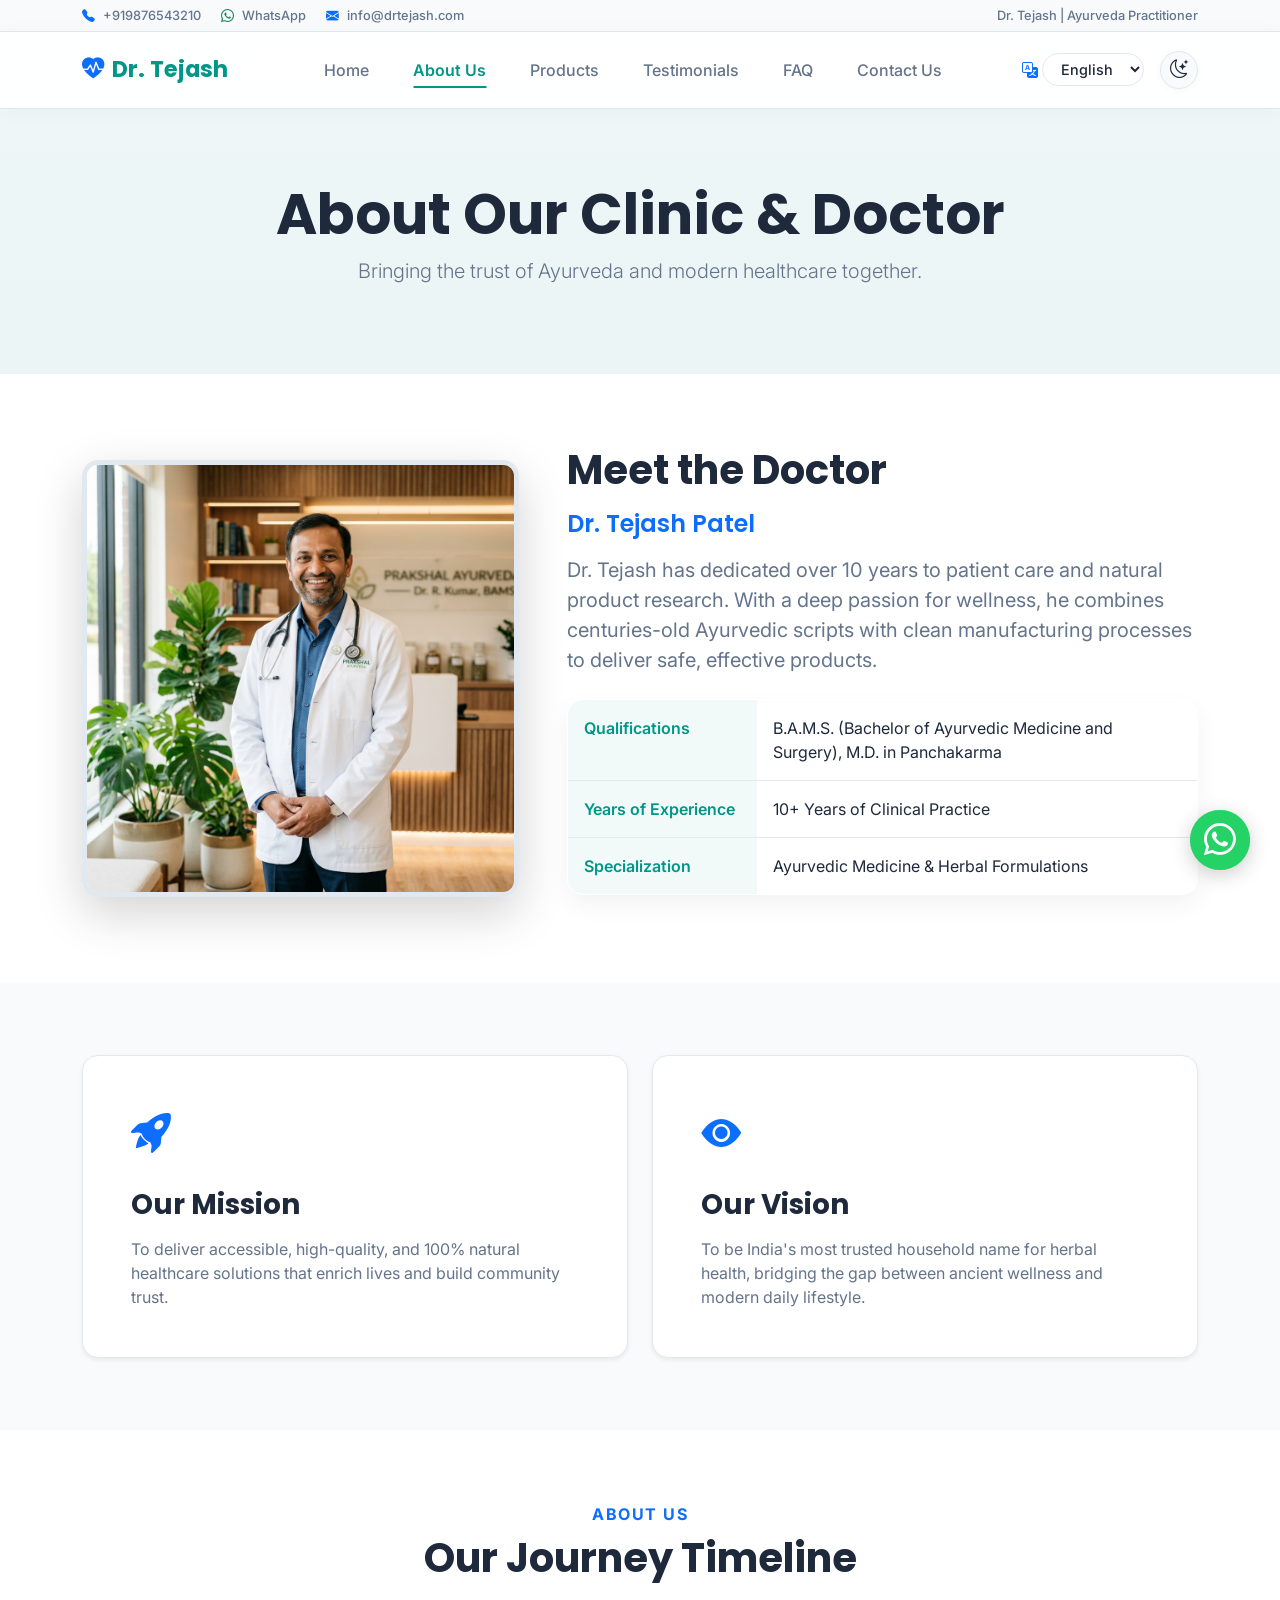
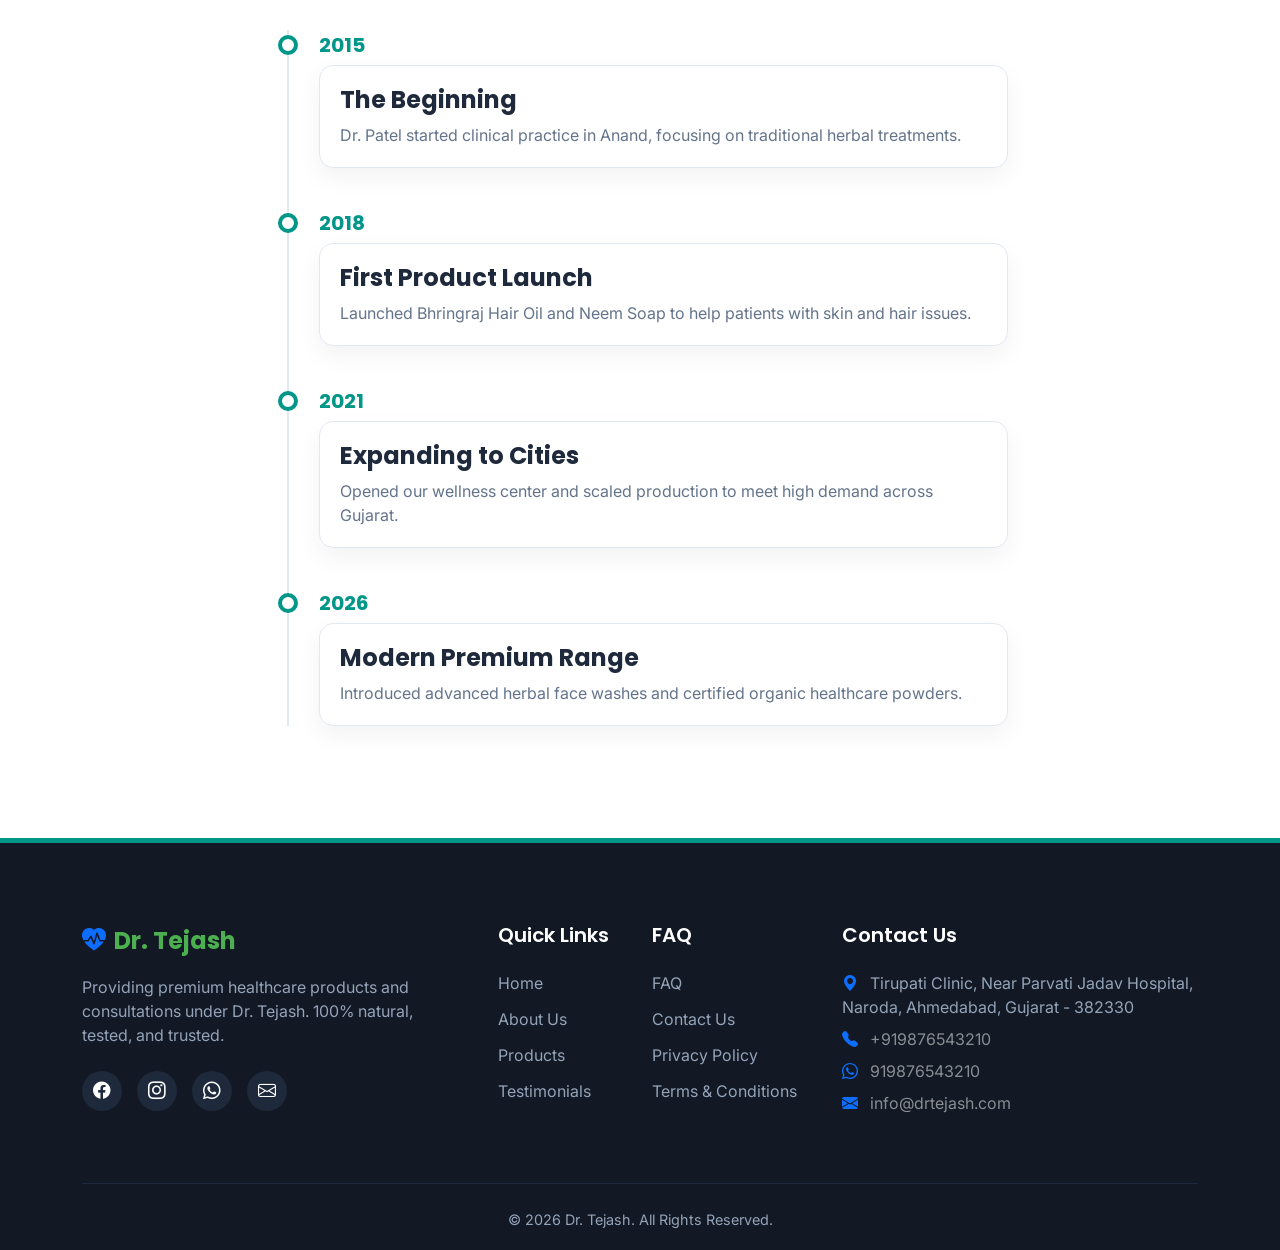
==== about.html @ c84bd863 "Commit for push" ====
<!DOCTYPE html>
<html lang="en">
<head>
  <meta charset="UTF-8">
  <meta name="viewport" content="width=device-width, initial-scale=1.0">
  
  <!-- SEO Meta Tags -->
  <title>About Us - Dr. Tejash</title>
  <meta name="description" content="Learn about Dr. Tejash, our clinic timeline, mission, vision, and how we formulate premium, organic Ayurvedic solutions.">
  
  <!-- Bootstrap 5 CSS -->
  <link href="https://cdn.jsdelivr.net/npm/bootstrap@5.3.2/dist/css/bootstrap.min.css" rel="stylesheet">
  <!-- Bootstrap Icons -->
  <link href="https://cdn.jsdelivr.net/npm/bootstrap-icons@1.11.2/font/bootstrap-icons.min.css" rel="stylesheet">
  <!-- AOS Animation CSS -->
  <link href="https://cdn.jsdelivr.net/npm/aos@2.3.4/dist/aos.css" rel="stylesheet">
  
  <!-- Custom CSS -->
  <link href="assets/css/style.css" rel="stylesheet">
</head>
<body data-page="about">

  <!-- Layout placeholders -->
  <div id="loader-placeholder"></div>
  <div id="top-header-placeholder"></div>
  <div id="navbar-placeholder"></div>

  <!-- ABOUT HERO SECTION -->
  <section class="py-5 bg-gradient text-center" style="background-color: rgba(0, 150, 136, 0.05);">
    <div class="container py-4">
      <h1 class="display-4 fw-bold" data-i18n="about_hero_title">About Our Clinic & Doctor</h1>
      <p class="lead text-light max-w-600 mx-auto" data-i18n="about_hero_subtitle">Bringing the trust of Ayurveda and modern healthcare together.</p>
    </div>
  </section>

  <!-- DOCTOR PROFILE SECTION -->
  <section class="py-5 bg-white">
    <div class="container py-4">
      <div class="row align-items-center g-5">
        <!-- Profile Image -->
        <div class="col-lg-5" data-aos="fade-right">
          <img src="assets/images/doctor.jpg" alt="Dr. Tejash" class="img-fluid rounded-4 shadow-lg border border-5 border-light">
        </div>
        
        <!-- Profile Bio and Credentials -->
        <div class="col-lg-7" data-aos="fade-left">
          <h2 class="display-6 fw-bold mb-3" data-i18n="doc_profile_title">Meet the Doctor</h2>
          <h4 class="text-primary mb-3">Dr. Tejash Patel</h4>
          <p class="text-light fs-5 mb-4" data-i18n="doc_bio">
            Dr. Tejash Patel has dedicated over 10 years to patient care and natural product research. With a deep passion for wellness, he combines centuries-old Ayurvedic scripts with clean manufacturing processes to deliver safe, effective products.
          </p>
          
          <table class="table detail-specs-table w-100 mt-3">
            <tbody>
              <tr>
                <th class="p-3" data-i18n="doc_qualification">Qualifications</th>
                <td class="p-3">B.A.M.S. (Bachelor of Ayurvedic Medicine and Surgery), M.D. in Panchakarma</td>
              </tr>
              <tr>
                <th class="p-3" data-i18n="doc_experience">Years of Experience</th>
                <td class="p-3">10+ Years of Clinical Practice</td>
              </tr>
              <tr>
                <th class="p-3" data-i18n="doc_specialty">Specialization</th>
                <td class="p-3" data-i18n="doc_specialty_val">Ayurvedic Medicine & Herbal Formulations</td>
              </tr>
            </tbody>
          </table>
        </div>
      </div>
    </div>
  </section>

  <!-- MISSION & VISION VALUES -->
  <section class="py-5 bg-light">
    <div class="container py-4">
      <div class="row g-4">
        <!-- Mission -->
        <div class="col-md-6" data-aos="fade-up">
          <div class="bg-white p-5 rounded-4 shadow-sm border border-light height-100 d-flex flex-column justify-content-center">
            <div class="fs-1 text-primary mb-4"><i class="bi bi-rocket-takeoff-fill"></i></div>
            <h3 class="fw-bold mb-3" data-i18n="mission_title">Our Mission</h3>
            <p class="text-light mb-0" data-i18n="mission_desc">To deliver accessible, high-quality, and 100% natural healthcare solutions that enrich lives and build community trust.</p>
          </div>
        </div>
        
        <!-- Vision -->
        <div class="col-md-6" data-aos="fade-up" data-aos-delay="200">
          <div class="bg-white p-5 rounded-4 shadow-sm border border-light height-100 d-flex flex-column justify-content-center">
            <div class="fs-1 text-primary mb-4"><i class="bi bi-eye-fill"></i></div>
            <h3 class="fw-bold mb-3" data-i18n="vision_title">Our Vision</h3>
            <p class="text-light mb-0" data-i18n="vision_desc">To be India's most trusted household name for herbal health, bridging the gap between ancient wellness and modern daily lifestyle.</p>
          </div>
        </div>
      </div>
    </div>
  </section>

  <!-- TIMELINE JOURNEY -->
  <section class="py-5 bg-white">
    <div class="container py-4">
      <div class="text-center mb-5" data-aos="fade-up">
        <span class="text-primary fw-bold text-uppercase mb-2 d-inline-block" style="letter-spacing: 1.5px;" data-i18n="nav_about">Our Story</span>
        <h2 class="display-6 fw-bold" data-i18n="timeline_title">Our Journey Timeline</h2>
      </div>
      
      <div class="row justify-content-center">
        <div class="col-lg-8">
          <div class="timeline">
            <!-- Timeline Item 1 -->
            <div class="timeline-item" data-aos="fade-up">
              <div class="timeline-year">2015</div>
              <div class="timeline-card">
                <h4 class="fw-bold mb-2" data-i18n="timeline_2015_title">The Beginning</h4>
                <p class="text-light mb-0" data-i18n="timeline_2015_desc">Dr. Patel started clinical practice in Anand, focusing on traditional herbal treatments.</p>
              </div>
            </div>
            
            <!-- Timeline Item 2 -->
            <div class="timeline-item" data-aos="fade-up">
              <div class="timeline-year">2018</div>
              <div class="timeline-card">
                <h4 class="fw-bold mb-2" data-i18n="timeline_2018_title">First Product Launch</h4>
                <p class="text-light mb-0" data-i18n="timeline_2018_desc">Launched Bhringraj Hair Oil and Neem Soap to help patients with skin and hair issues.</p>
              </div>
            </div>
            
            <!-- Timeline Item 3 -->
            <div class="timeline-item" data-aos="fade-up">
              <div class="timeline-year">2021</div>
              <div class="timeline-card">
                <h4 class="fw-bold mb-2" data-i18n="timeline_2021_title">Expanding to Cities</h4>
                <p class="text-light mb-0" data-i18n="timeline_2021_desc">Opened our wellness center and scaled production to meet high demand across Gujarat.</p>
              </div>
            </div>
            
            <!-- Timeline Item 4 -->
            <div class="timeline-item" data-aos="fade-up">
              <div class="timeline-year">2026</div>
              <div class="timeline-card">
                <h4 class="fw-bold mb-2" data-i18n="timeline_2026_title">Modern Premium Range</h4>
                <p class="text-light mb-0" data-i18n="timeline_2026_desc">Introduced advanced herbal face washes and certified organic healthcare powders.</p>
              </div>
            </div>
          </div>
        </div>
      </div>
    </div>
  </section>

  <!-- Layout placeholders -->
  <div id="footer-placeholder"></div>
  <div id="floats-placeholder"></div>

  <!-- Bootstrap 5 Bundle JS -->
  <script src="https://cdn.jsdelivr.net/npm/bootstrap@5.3.2/dist/js/bootstrap.bundle.min.js"></script>
  <!-- AOS Scroll Animation JS -->
  <script src="https://cdn.jsdelivr.net/npm/aos@2.3.4/dist/aos.js"></script>
  
  <!-- Custom scripts -->
  <script src="assets/js/config.js"></script>
  <script src="assets/js/translations.js"></script>
  <script src="assets/js/products.js"></script>
  <script src="assets/js/main.js"></script>
</body>
</html>
---- assets/css/style.css ----
/* ==========================================================================
   GOOGLE FONTS
   ========================================================================== */
@import url('https://fonts.googleapis.com/css2?family=Inter:wght@400;500;600&family=Poppins:wght@600;700&display=swap');

/* ==========================================================================
   CSS VARIABLE DECLARATIONS
   ========================================================================== */
:root {
  /* Color System */
  --primary: #009688;         /* Medical Teal */
  --secondary: #4CAF50;       /* Health Green */
  --accent: #0D6EFD;          /* Trust Blue */
  --success: #22C55E;
  --warning: #F59E0B;
  
  /* Light Theme Colors (Default) */
  --bg-light: #F8FAFC;
  --bg-white: #FFFFFF;
  --text-dark: #1E293B;
  --text-light: #64748B;
  --border-color: #E2E8F0;

  /* Custom Navbar / Header variables */
  --top-header-bg: #F8FAFC;
  --top-header-text: #64748B;
  --navbar-bg: rgba(255, 255, 255, 0.85);
  --navbar-scrolled-bg: rgba(255, 255, 255, 0.95);
  --navbar-shadow: 0 2px 20px rgba(0, 0, 0, 0.03);
  --navbar-scrolled-shadow: 0 10px 30px rgba(0, 0, 0, 0.05);
  
  /* Shadows and Transitions */
  --card-shadow: 0 10px 25px rgba(0, 0, 0, 0.05);
  --hover-shadow: 0 15px 35px rgba(0, 150, 136, 0.12);
  --transition-smooth: all 0.3s cubic-bezier(0.4, 0, 0.2, 1);
  
  /* Typography */
  --font-heading: 'Poppins', sans-serif;
  --font-body: 'Inter', sans-serif;
}

/* ==========================================================================
   DARK THEME OVERRIDES
   ========================================================================== */
[data-theme="dark"] {
  --bg-light: #0B0F19;
  --bg-white: #161D2F;
  --text-dark: #F1F5F9;
  --text-light: #94A3B8;
  --border-color: #2D3748;
  --card-shadow: 0 10px 25px rgba(0, 0, 0, 0.25);
  --hover-shadow: 0 15px 35px rgba(0, 150, 136, 0.25);

  /* Dark mode overrides for navbar / header */
  --top-header-bg: #0B0F19;
  --top-header-text: #94A3B8;
  --navbar-bg: rgba(22, 29, 47, 0.82);
  --navbar-scrolled-bg: rgba(22, 29, 47, 0.95);
  --navbar-shadow: 0 4px 30px rgba(0, 0, 0, 0.15);
  --navbar-scrolled-shadow: 0 10px 30px rgba(0, 0, 0, 0.25);
}

/* ==========================================================================
   GLOBAL RESET AND BASE STYLES
   ========================================================================== */
html {
  margin: 0;
  padding: 0;
}

body {
  max-width: 100%;
  overflow-x: hidden;
  margin: 0;
  padding: 0;
}

body {
  font-family: var(--font-body);
  background-color: var(--bg-light);
  color: var(--text-dark);
  transition: background-color 0.3s ease, color 0.3s ease;
}

section, footer {
  overflow-x: hidden;
}

h1, h2, h3, h4, h5, h6 {
  font-family: var(--font-heading);
  font-weight: 600;
  color: var(--text-dark);
}

a {
  text-decoration: none;
  transition: var(--transition-smooth);
}

/* ==========================================================================
   TOP HEADER & STICKY NAVBAR
   ========================================================================== */
.top-header {
  background-color: var(--top-header-bg);
  color: var(--top-header-text);
  font-size: 0.8rem;
  padding: 6px 0;
  border-bottom: 1px solid var(--border-color);
  transition: var(--transition-smooth);
}

.top-header a {
  color: var(--top-header-text);
  margin-right: 20px;
  font-weight: 500;
  transition: var(--transition-smooth);
}

.top-header a:hover {
  color: var(--primary);
  text-decoration: none;
}

.top-header-info {
  color: var(--top-header-text);
  font-size: 0.8rem;
}

#navbar-placeholder {
  position: sticky;
  top: 0;
  z-index: 1020;
}

.main-navbar {
  background-color: transparent;
  box-shadow: var(--navbar-shadow);
  transition: var(--transition-smooth);
  padding: 16px 0;
  border-bottom: 1px solid var(--border-color);
  position: relative;
}

.main-navbar.navbar-scrolled {
  padding: 10px 0;
  box-shadow: var(--navbar-scrolled-shadow);
}

.navbar-bg-blur {
  position: absolute;
  top: 0;
  left: 0;
  right: 0;
  bottom: 0;
  background-color: var(--navbar-bg);
  backdrop-filter: blur(12px);
  -webkit-backdrop-filter: blur(12px);
  z-index: -1;
  pointer-events: none;
  transition: var(--transition-smooth);
}

.main-navbar.navbar-scrolled .navbar-bg-blur {
  background-color: var(--navbar-scrolled-bg);
}

.navbar-brand {
  font-family: var(--font-heading);
  font-weight: 700;
  color: var(--primary) !important;
  font-size: 1.4rem;
  transition: var(--transition-smooth);
}

@media (max-width: 575.98px) {
  .navbar-brand {
    font-size: 1.15rem;
  }
}

/* Nav links for desktop view */
@media (min-width: 992px) {
  .nav-link {
    position: relative;
    color: var(--text-light) !important;
    font-weight: 500;
    padding: 8px 16px !important;
    margin: 0 4px;
    background-color: transparent !important;
    transition: var(--transition-smooth);
  }

  .nav-link::after {
    content: '';
    position: absolute;
    width: 0;
    height: 2px;
    bottom: 2px;
    left: 50%;
    background-color: var(--primary);
    transition: all 0.3s cubic-bezier(0.4, 0, 0.2, 1);
    transform: translateX(-50%);
  }

  .nav-link:hover {
    color: var(--primary) !important;
  }

  .nav-link:hover::after, .nav-link.active::after {
    width: calc(100% - 32px); /* matches width minus padding */
  }

  .nav-link.active {
    color: var(--primary) !important;
    font-weight: 600;
  }
}

/* Nav links for mobile view */
@media (max-width: 991.98px) {
  .nav-link {
    display: block;
    color: var(--text-dark) !important;
    font-weight: 500;
    padding: 12px 20px !important;
    border-radius: 10px;
    text-align: left;
    margin-bottom: 4px;
    border-left: 3px solid transparent;
    transition: var(--transition-smooth);
  }

  .nav-link:hover, .nav-link.active {
    color: var(--primary) !important;
    background-color: rgba(0, 150, 136, 0.05) !important;
    border-left-color: var(--primary);
  }
  
  .offcanvas.offcanvas-end {
    width: 290px !important;
    border-left: 1px solid var(--border-color) !important;
    border-radius: 20px 0 0 20px;
    box-shadow: -5px 0 25px rgba(0, 0, 0, 0.08) !important;
  }
  
  [data-theme="dark"] .offcanvas.offcanvas-end {
    box-shadow: -5px 0 25px rgba(0, 0, 0, 0.4) !important;
  }
}

/* ==========================================================================
   THEME TOGGLER & LANGUAGE SWITCHER
   ========================================================================== */
.theme-toggle-btn {
  background: var(--bg-light);
  border: 1px solid var(--border-color);
  color: var(--text-dark);
  font-size: 1.15rem;
  width: 38px;
  height: 38px;
  cursor: pointer;
  border-radius: 50%;
  display: flex;
  align-items: center;
  justify-content: center;
  transition: var(--transition-smooth);
  box-shadow: 0 2px 8px rgba(0, 0, 0, 0.03);
}

.theme-toggle-btn:hover {
  background-color: var(--primary);
  color: white;
  border-color: var(--primary);
  transform: rotate(15deg) scale(1.05);
}

.lang-select {
  border: 1px solid var(--border-color);
  background-color: var(--bg-light);
  color: var(--text-dark);
  font-weight: 500;
  font-size: 0.9rem;
  padding: 6px 14px;
  border-radius: 20px;
  cursor: pointer;
  outline: none;
  transition: var(--transition-smooth);
}

.lang-select:focus {
  border-color: var(--primary);
}

.lang-select:focus {
  border-color: var(--primary);
}

/* ==========================================================================
   HERO SECTION
   ========================================================================== */
.hero-section {
  position: relative;
  overflow: hidden;
  background: linear-gradient(135deg, rgba(0, 150, 136, 0.06) 0%, rgba(76, 175, 80, 0.06) 100%);
  padding: 100px 0 120px 0;
  transition: background 0.3s ease;
}

[data-theme="dark"] .hero-section {
  background: linear-gradient(135deg, rgba(0, 150, 136, 0.15) 0%, rgba(22, 29, 47, 0.9) 100%);
}

.medical-shapes {
  position: absolute;
  top: 0;
  left: 0;
  width: 100%;
  height: 100%;
  z-index: 1;
  pointer-events: none;
}

.shape {
  position: absolute;
  color: var(--primary);
  opacity: 0.12;
  animation: floatShape 6s infinite ease-in-out;
}

.shape-1 { top: 15%; left: 8%; font-size: 2.2rem; animation-delay: 0s; }
.shape-2 { top: 65%; left: 12%; font-size: 2.8rem; animation-delay: 1.5s; }
.shape-3 { top: 25%; right: 8%; font-size: 2.5rem; animation-delay: 3s; }
.shape-4 { top: 75%; right: 15%; font-size: 1.8rem; animation-delay: 4.5s; }

@keyframes floatShape {
  0%, 100% { transform: translateY(0) rotate(0deg) scale(1); }
  50% { transform: translateY(-20px) rotate(15deg) scale(1.1); }
}

.hero-content {
  position: relative;
  z-index: 2;
}

.hero-subtitle {
  color: var(--secondary);
  font-weight: 600;
  text-transform: uppercase;
  letter-spacing: 1px;
}

.hero-title {
  font-size: 3.2rem;
  font-weight: 700;
  margin-top: 10px;
  line-height: 1.2;
}

.hero-desc {
  font-size: 1.15rem;
  color: var(--text-light);
  margin: 20px 0 35px 0;
}

.hero-img-wrapper {
  position: relative;
  z-index: 2;
  display: flex;
  justify-content: center;
  align-items: center;
}

.hero-img-blob {
  position: absolute;
  width: 100%;
  height: 100%;
  background: radial-gradient(circle, rgba(0, 150, 136, 0.2) 0%, rgba(76, 175, 80, 0.02) 70%);
  z-index: -1;
  filter: blur(20px);
  animation: pulseBlob 8s infinite alternate ease-in-out;
}

@keyframes pulseBlob {
  0% { transform: scale(0.9) rotate(0deg); border-radius: 40% 60% 70% 30% / 40% 50% 60% 50%; }
  100% { transform: scale(1.1) rotate(180deg); border-radius: 60% 40% 30% 70% / 50% 60% 50% 60%; }
}

.hero-img {
  max-width: 85%;
  border-radius: 24px;
  box-shadow: 0 20px 40px rgba(0,0,0,0.1);
  border: 4px solid var(--bg-white);
  transition: transform 0.5s ease;
}

.hero-img:hover {
  transform: translateY(-5px);
}

/* ==========================================================================
   BUTTONS AND GRADIENTS
   ========================================================================== */
.btn-primary-custom {
  background-color: var(--primary);
  color: white;
  font-weight: 600;
  padding: 12px 28px;
  border-radius: 30px;
  border: none;
  box-shadow: 0 4px 15px rgba(0, 150, 136, 0.3);
  transition: var(--transition-smooth);
}

.btn-primary-custom:hover {
  background-color: #007a6e;
  color: white;
  transform: translateY(-2px);
  box-shadow: 0 6px 20px rgba(0, 150, 136, 0.4);
}

.btn-secondary-custom {
  background-color: var(--bg-white);
  color: var(--text-dark);
  font-weight: 600;
  padding: 12px 28px;
  border-radius: 30px;
  border: 1px solid var(--border-color);
  transition: var(--transition-smooth);
}

.btn-secondary-custom:hover {
  background-color: var(--bg-light);
  color: var(--primary);
  border-color: var(--primary);
  transform: translateY(-2px);
}

.btn-whatsapp-custom {
  background-color: #25D366;
  color: white;
  font-weight: 600;
  padding: 12px 28px;
  border-radius: 30px;
  border: none;
  box-shadow: 0 4px 15px rgba(37, 211, 102, 0.3);
  transition: var(--transition-smooth);
}

.btn-whatsapp-custom:hover {
  background-color: #20ba5a;
  color: white;
  transform: translateY(-2px);
  box-shadow: 0 6px 20px rgba(37, 211, 102, 0.4);
}

.gradient-text {
  background: linear-gradient(135deg, var(--primary) 0%, var(--secondary) 100%);
  -webkit-background-clip: text;
  -webkit-text-fill-color: transparent;
}

/* ==========================================================================
   CARDS AND ELEVATED STRUCTURES
   ========================================================================== */
.feature-card {
  background-color: var(--bg-white);
  border: 1px solid var(--border-color);
  padding: 35px 25px;
  border-radius: 20px;
  box-shadow: var(--card-shadow);
  transition: var(--transition-smooth);
  height: 100%;
}

.feature-card:hover {
  transform: translateY(-8px);
  box-shadow: var(--hover-shadow);
  border-color: rgba(0, 150, 136, 0.3);
}

.feature-icon-box {
  width: 60px;
  height: 60px;
  background-color: rgba(0, 150, 136, 0.1);
  color: var(--primary);
  border-radius: 14px;
  display: flex;
  align-items: center;
  justify-content: center;
  font-size: 1.8rem;
  margin-bottom: 20px;
}

.product-card {
  background-color: var(--bg-white);
  border: 1px solid var(--border-color);
  border-radius: 20px;
  overflow: hidden;
  box-shadow: var(--card-shadow);
  transition: var(--transition-smooth);
  display: flex;
  flex-direction: column;
  height: 100%;
  position: relative;
}

.product-card:hover {
  transform: translateY(-8px);
  box-shadow: var(--hover-shadow);
  border-color: rgba(0, 150, 136, 0.2);
}

.product-img-container {
  height: 240px;
  background-color: #F8FAFC;
  display: flex;
  align-items: center;
  justify-content: center;
  overflow: hidden;
  padding: 15px;
  position: relative;
}

[data-theme="dark"] .product-img-container {
  background-color: #1A2236;
}

.product-img-container img {
  max-height: 100%;
  max-width: 100%;
  object-fit: contain;
  transition: transform 0.5s ease;
}

.product-card:hover .product-img-container img {
  transform: scale(1.08);
}

.badge-new, .badge-popular {
  position: absolute;
  top: 15px;
  left: 15px;
  padding: 6px 12px;
  border-radius: 20px;
  font-weight: 600;
  font-size: 0.75rem;
  z-index: 5;
  box-shadow: 0 4px 10px rgba(0,0,0,0.1);
}

.badge-new { background-color: var(--accent); color: white; }
.badge-popular { background-color: var(--warning); color: white; }

.product-body {
  padding: 20px;
  display: flex;
  flex-direction: column;
  flex-grow: 1;
}

.product-cat {
  font-size: 0.75rem;
  color: var(--primary);
  font-weight: 600;
  text-transform: uppercase;
  margin-bottom: 5px;
  letter-spacing: 0.5px;
}

.product-title {
  font-size: 1.15rem;
  font-weight: 600;
  margin-bottom: 10px;
  color: var(--text-dark);
}

.product-desc {
  font-size: 0.88rem;
  color: var(--text-light);
  margin-bottom: 15px;
  flex-grow: 1;
  display: -webkit-box;
  -webkit-line-clamp: 2;
  -webkit-box-orient: vertical;
  overflow: hidden;
}

.product-price-row {
  display: flex;
  justify-content: space-between;
  align-items: center;
  margin-bottom: 15px;
  border-top: 1px solid var(--border-color);
  padding-top: 12px;
}

.product-price {
  font-size: 1.3rem;
  font-weight: 700;
  color: var(--primary);
}

.product-rating {
  font-size: 0.9rem;
  color: var(--warning);
}

.product-action-row {
  display: grid;
  grid-template-columns: 1fr 1.2fr;
  gap: 10px;
}

.btn-details {
  border: 1px solid var(--primary);
  color: var(--primary);
  font-weight: 600;
  border-radius: 8px;
  padding: 8px 12px;
  font-size: 0.88rem;
}

.btn-details:hover {
  background-color: var(--primary);
  color: white;
}

.btn-order-card {
  background-color: #25D366;
  color: white;
  border: none;
  font-weight: 600;
  border-radius: 8px;
  padding: 8px 12px;
  font-size: 0.88rem;
  display: flex;
  align-items: center;
  justify-content: center;
  gap: 5px;
}

.btn-order-card:hover {
  background-color: #20ba5a;
  color: white;
}

/* ==========================================================================
   STATISTICS COUNTERS
   ========================================================================== */
.stats-section {
  background-color: var(--primary);
  color: white;
  padding: 60px 0;
  position: relative;
  overflow: hidden;
}

.stats-card {
  text-align: center;
  padding: 20px;
}

.stats-number {
  font-size: 3rem;
  font-weight: 700;
  margin-bottom: 5px;
  font-family: var(--font-heading);
}

.stats-label {
  font-size: 1rem;
  opacity: 0.9;
  font-weight: 500;
}

/* ==========================================================================
   TESTIMONIALS & BEFORE/AFTER
   ========================================================================== */
.review-card {
  background-color: var(--bg-white);
  border: 1px solid var(--border-color);
  border-radius: 20px;
  padding: 30px;
  box-shadow: var(--card-shadow);
  height: 100%;
  position: relative;
}

.review-stars {
  color: var(--warning);
  margin-bottom: 15px;
}

.review-text {
  font-style: italic;
  color: var(--text-light);
  line-height: 1.6;
  margin-bottom: 20px;
}

.review-user {
  display: flex;
  align-items: center;
  gap: 15px;
}

.review-avatar {
  width: 50px;
  height: 50px;
  border-radius: 50%;
  background-color: var(--bg-light);
  display: flex;
  align-items: center;
  justify-content: center;
  font-weight: 600;
  color: var(--primary);
  border: 2px solid var(--primary);
}

.review-name {
  font-weight: 600;
  color: var(--text-dark);
  margin-bottom: 2px;
}

.review-location {
  font-size: 0.8rem;
  color: var(--text-light);
}

/* Video Placeholder Card */
.video-card {
  position: relative;
  border-radius: 20px;
  overflow: hidden;
  box-shadow: var(--card-shadow);
  aspect-ratio: 16/9;
}

.video-thumb {
  width: 100%;
  height: 100%;
  object-fit: cover;
  filter: brightness(0.7);
  transition: var(--transition-smooth);
}

.video-card:hover .video-thumb {
  transform: scale(1.05);
}

.video-play-btn {
  position: absolute;
  top: 50%;
  left: 50%;
  transform: translate(-50%, -50%);
  width: 70px;
  height: 70px;
  background-color: white;
  color: var(--primary);
  border-radius: 50%;
  display: flex;
  align-items: center;
  justify-content: center;
  font-size: 2rem;
  box-shadow: 0 4px 20px rgba(0,0,0,0.3);
  cursor: pointer;
  transition: var(--transition-smooth);
}

.video-play-btn i {
  margin-left: 5px;
}

.video-card:hover .video-play-btn {
  background-color: var(--primary);
  color: white;
  transform: translate(-50%, -50%) scale(1.1);
}

/* Before / After Container */
.ba-container {
  display: flex;
  border-radius: 16px;
  overflow: hidden;
  box-shadow: var(--card-shadow);
  border: 1px solid var(--border-color);
}

.ba-side {
  width: 50%;
  position: relative;
  aspect-ratio: 4/5;
  background-color: var(--bg-light);
}

.ba-side img {
  width: 100%;
  height: 100%;
  object-fit: cover;
}

.ba-badge {
  position: absolute;
  bottom: 15px;
  left: 15px;
  background-color: rgba(0,0,0,0.7);
  color: white;
  padding: 5px 12px;
  font-size: 0.8rem;
  font-weight: 600;
  border-radius: 20px;
}

.ba-side:last-child .ba-badge {
  background-color: var(--primary);
}

/* ==========================================================================
   ABOUT TIMELINE
   ========================================================================== */
.timeline {
  position: relative;
  padding-left: 30px;
  margin-left: 15px;
  border-left: 2px solid var(--border-color);
}

.timeline-item {
  position: relative;
  margin-bottom: 40px;
}

.timeline-item::before {
  content: '';
  position: absolute;
  left: -41px;
  top: 5px;
  width: 20px;
  height: 20px;
  border-radius: 50%;
  background-color: var(--bg-white);
  border: 4px solid var(--primary);
  z-index: 2;
}

.timeline-year {
  font-family: var(--font-heading);
  font-weight: 700;
  color: var(--primary);
  font-size: 1.25rem;
  margin-bottom: 5px;
}

.timeline-card {
  background-color: var(--bg-white);
  border: 1px solid var(--border-color);
  padding: 20px;
  border-radius: 14px;
  box-shadow: var(--card-shadow);
}

/* ==========================================================================
   PRODUCTS CATALOG FILTERS
   ========================================================================== */
.catalog-tabs {
  display: flex;
  flex-wrap: wrap;
  gap: 10px;
  margin-bottom: 30px;
}

.catalog-tab {
  background-color: var(--bg-white);
  border: 1px solid var(--border-color);
  color: var(--text-dark);
  padding: 10px 20px;
  border-radius: 30px;
  font-weight: 500;
  cursor: pointer;
  transition: var(--transition-smooth);
}

.catalog-tab:hover, .catalog-tab.active {
  background-color: var(--primary);
  color: white;
  border-color: var(--primary);
}

.filter-bar {
  background-color: var(--bg-white);
  border: 1px solid var(--border-color);
  border-radius: 16px;
  padding: 20px;
  margin-bottom: 35px;
  box-shadow: var(--card-shadow);
}

.search-box {
  position: relative;
}

.search-box input {
  padding-left: 45px;
  height: 48px;
  border-radius: 10px;
}

.search-box i {
  position: absolute;
  top: 50%;
  left: 15px;
  transform: translateY(-50%);
  color: var(--text-light);
  font-size: 1.1rem;
}

/* Pagination */
.pagination-container {
  display: flex;
  justify-content: center;
  margin-top: 40px;
}

.pagination-btn {
  width: 40px;
  height: 40px;
  border-radius: 50%;
  display: flex;
  align-items: center;
  justify-content: center;
  border: 1px solid var(--border-color);
  background-color: var(--bg-white);
  color: var(--text-dark);
  font-weight: 500;
  margin: 0 5px;
  cursor: pointer;
  transition: var(--transition-smooth);
}

.pagination-btn:hover, .pagination-btn.active {
  background-color: var(--primary);
  color: white;
  border-color: var(--primary);
}

/* ==========================================================================
   PRODUCT DETAIL GALLERY AND SPECS
   ========================================================================== */
.detail-gallery {
  background-color: var(--bg-white);
  border: 1px solid var(--border-color);
  border-radius: 20px;
  padding: 30px;
  box-shadow: var(--card-shadow);
  display: flex;
  flex-direction: column;
  align-items: center;
}

.gallery-main {
  height: 350px;
  width: 100%;
  display: flex;
  align-items: center;
  justify-content: center;
  margin-bottom: 20px;
}

.gallery-main img {
  max-height: 100%;
  max-width: 100%;
  object-fit: contain;
}

.gallery-thumbs {
  display: flex;
  gap: 15px;
}

.gallery-thumb-item {
  width: 70px;
  height: 70px;
  border: 2px solid var(--border-color);
  border-radius: 10px;
  padding: 5px;
  cursor: pointer;
  display: flex;
  align-items: center;
  justify-content: center;
  background-color: var(--bg-light);
}

.gallery-thumb-item.active {
  border-color: var(--primary);
}

.gallery-thumb-item img {
  max-height: 100%;
  max-width: 100%;
  object-fit: contain;
}

.detail-info {
  padding: 10px 0;
}

.detail-badge-row {
  display: flex;
  gap: 10px;
  margin-bottom: 15px;
}

.detail-specs-table {
  background-color: var(--bg-white);
  border: 1px solid var(--border-color);
  border-radius: 16px;
  overflow: hidden;
  box-shadow: var(--card-shadow);
  margin-top: 30px;
}

.detail-specs-table th {
  background-color: rgba(0, 150, 136, 0.05);
  color: var(--primary);
  width: 30%;
  font-weight: 600;
}

.detail-accordion {
  margin-top: 35px;
}

.detail-accordion .accordion-item {
  border-radius: 14px !important;
  border: 1px solid var(--border-color);
  overflow: hidden;
  margin-bottom: 15px;
  background-color: var(--bg-white);
}

.detail-accordion .accordion-button {
  background-color: var(--bg-white);
  color: var(--text-dark);
  font-weight: 600;
  font-family: var(--font-heading);
}

.detail-accordion .accordion-button:not(.collapsed) {
  background-color: rgba(0, 150, 136, 0.05);
  color: var(--primary);
  box-shadow: none;
}

/* ==========================================================================
   CONTACT DETAILS & MAP
   ========================================================================== */
.contact-info-card {
  background-color: var(--bg-white);
  border: 1px solid var(--border-color);
  border-radius: 20px;
  padding: 30px;
  box-shadow: var(--card-shadow);
  display: flex;
  align-items: flex-start;
  gap: 20px;
  height: 100%;
}

.contact-info-icon {
  width: 50px;
  height: 50px;
  background-color: rgba(0, 150, 136, 0.1);
  color: var(--primary);
  border-radius: 12px;
  display: flex;
  align-items: center;
  justify-content: center;
  font-size: 1.5rem;
  flex-shrink: 0;
}

.map-container {
  border-radius: 20px;
  overflow: hidden;
  border: 4px solid var(--bg-white);
  box-shadow: var(--card-shadow);
  height: 400px;
}

.map-container iframe {
  width: 100%;
  height: 100%;
  border: none;
}

/* ==========================================================================
   FOOTER SECTION
   ========================================================================== */
.footer {
  background-color: #121824;
  color: #94A3B8;
  padding: 80px 0 20px 0;
  border-top: 5px solid var(--primary);
}

.footer h5 {
  color: white;
  margin-bottom: 25px;
}

.footer-logo {
  color: white;
  font-size: 1.5rem;
  font-family: var(--font-heading);
  font-weight: 700;
}

.footer-logo span {
  color: var(--secondary);
}

.footer-links {
  list-style: none;
  padding: 0;
}

.footer-links li {
  margin-bottom: 12px;
}

.footer-links a {
  color: #94A3B8;
}

.footer-links a:hover {
  color: var(--primary);
  padding-left: 5px;
}

.footer-social-icons {
  display: flex;
  gap: 15px;
  margin-top: 20px;
}

.footer-social-icon {
  width: 40px;
  height: 40px;
  background-color: #1E293B;
  color: white;
  border-radius: 50%;
  display: flex;
  align-items: center;
  justify-content: center;
  font-size: 1.1rem;
  transition: var(--transition-smooth);
}

.footer-social-icon:hover {
  background-color: var(--primary);
  color: white;
  transform: translateY(-3px);
}

.footer-bottom {
  border-top: 1px solid #1E293B;
  padding-top: 25px;
  margin-top: 60px;
  font-size: 0.9rem;
}

/* ==========================================================================
   FLOATING INTERACTIVE TRIGGERS
   ========================================================================== */
.whatsapp-float {
  position: fixed;
  bottom: 30px;
  right: 30px;
  background-color: #25D366;
  color: white;
  width: 60px;
  height: 60px;
  border-radius: 50%;
  display: flex;
  justify-content: center;
  align-items: center;
  font-size: 2rem;
  box-shadow: 0 5px 20px rgba(0, 0, 0, 0.2);
  z-index: 999;
  transition: var(--transition-smooth);
}

.whatsapp-float::before {
  content: '';
  position: absolute;
  width: 100%;
  height: 100%;
  border-radius: 50%;
  background-color: #25D366;
  opacity: 0.6;
  z-index: -1;
  animation: pulseFloat 2s infinite;
}

@keyframes pulseFloat {
  0% { transform: scale(1); opacity: 0.6; }
  100% { transform: scale(1.4); opacity: 0; }
}

.whatsapp-float:hover {
  transform: scale(1.1);
  color: white;
}

.back-to-top {
  position: fixed;
  bottom: 105px;
  right: 35px;
  background-color: var(--primary);
  color: white;
  width: 50px;
  height: 50px;
  border-radius: 50%;
  display: flex;
  align-items: center;
  justify-content: center;
  font-size: 1.4rem;
  box-shadow: 0 4px 15px rgba(0, 0, 0, 0.15);
  border: none;
  cursor: pointer;
  opacity: 0;
  visibility: hidden;
  transform: scale(0.8);
  transition: var(--transition-smooth);
  z-index: 998;
}

.back-to-top.show {
  opacity: 1;
  visibility: visible;
  transform: scale(1);
}

.back-to-top:hover {
  background-color: #007a6e;
  color: white;
  transform: scale(1.05) translateY(-2px);
}

/* ==========================================================================
   LOADING SCREEN SPINNER
   ========================================================================== */
.page-loader {
  position: fixed;
  top: 0;
  left: 0;
  width: 100%;
  height: 100%;
  background-color: var(--bg-light);
  display: flex;
  align-items: center;
  justify-content: center;
  z-index: 99999;
  transition: opacity 0.5s ease, visibility 0.5s ease;
}

.loader-spinner {
  width: 60px;
  height: 60px;
  border: 5px solid rgba(0, 150, 136, 0.2);
  border-top-color: var(--primary);
  border-radius: 50%;
  animation: spinLoader 1s infinite linear;
  margin: 0 auto;
}

@keyframes spinLoader {
  0% { transform: rotate(0deg); }
  100% { transform: rotate(360deg); }
}

/* ==========================================================================
   AOS CUSTOM DELAYS AND FIXES
   ========================================================================== */
[data-aos] {
  pointer-events: none;
}
.aos-animate {
  pointer-events: auto;
}

/* ==========================================================================
   RESPONSIVENESS AND DRAWERS
   ========================================================================== */
@media (max-width: 991.98px) {
  .hero-title {
    font-size: 2.3rem;
  }
  .hero-section {
    padding: 60px 0 80px 0;
    text-align: center;
  }
  .hero-img-wrapper {
    margin-top: 40px;
  }
  .nav-link {
    padding: 10px 15px !important;
    margin: 5px 0;
  }
  .theme-toggle-btn {
    margin: 10px 0;
    justify-content: flex-start;
    padding-left: 15px;
    border-radius: 8px;
    width: 100%;
  }
  .whatsapp-float {
    bottom: 20px;
    right: 20px;
    width: 50px;
    height: 50px;
    font-size: 1.6rem;
  }
  .back-to-top {
    bottom: 80px;
    right: 25px;
    width: 40px;
    height: 40px;
    font-size: 1.1rem;
  }
}

@media (max-width: 575.98px) {
  .hero-title {
    font-size: 1.8rem;
  }
  .product-action-row {
    grid-template-columns: 1fr;
    gap: 8px;
  }
  .catalog-tabs {
    justify-content: center;
  }
}

/* ==========================================================================
   GLOBAL DARK MODE & BOOTSTRAP OVERRIDES (PREVENTS WHITE-ON-WHITE TEXT)
   ========================================================================== */
.bg-white, [data-theme="dark"] .bg-white {
  background-color: var(--bg-white) !important;
}

.bg-light, [data-theme="dark"] .bg-light {
  background-color: var(--bg-light) !important;
}

.text-dark, [data-theme="dark"] .text-dark {
  color: var(--text-dark) !important;
}

.text-light, [data-theme="dark"] .text-light {
  color: var(--text-light) !important;
}

.border-light, [data-theme="dark"] .border-light {
  border-color: var(--border-color) !important;
}

/* Card, timeline and info containers */
.card, .review-card, .timeline-card, .contact-info-card, .feature-card {
  background-color: var(--bg-white) !important;
  border-color: var(--border-color) !important;
  color: var(--text-dark) !important;
}

.card h1, .card h2, .card h3, .card h4, .card h5, .card h6,
.review-card h1, .review-card h2, .review-card h3, .review-card h4, .review-card h5, .review-card h6,
.timeline-card h1, .timeline-card h2, .timeline-card h3, .timeline-card h4, .timeline-card h5, .timeline-card h6,
.contact-info-card h1, .contact-info-card h2, .contact-info-card h3, .contact-info-card h4, .contact-info-card h5, .contact-info-card h6,
.feature-card h1, .feature-card h2, .feature-card h3, .feature-card h4, .feature-card h5, .feature-card h6 {
  color: var(--text-dark) !important;
}

.card p, .review-card p, .timeline-card p, .contact-info-card p, .feature-card p,
.card li, .review-card li, .timeline-card li, .contact-info-card li, .feature-card li,
.card span, .timeline-card span, .contact-info-card span, .feature-card span {
  color: var(--text-light) !important;
}

.review-stars i {
  color: var(--warning) !important;
}

.product-cat, .contact-info-icon i, .feature-icon-box i {
  color: var(--primary) !important;
}

.product-price {
  color: var(--primary) !important;
}

/* Accordions */
.accordion-item {
  background-color: var(--bg-white) !important;
  border-color: var(--border-color) !important;
  color: var(--text-dark) !important;
}

.accordion-button {
  background-color: var(--bg-white) !important;
  color: var(--text-dark) !important;
  border-color: var(--border-color) !important;
}

.accordion-button:not(.collapsed) {
  background-color: rgba(0, 150, 136, 0.1) !important;
  color: var(--primary) !important;
}

/* Form inputs & Select dropdowns */
.form-control, .form-select, .lang-select {
  background-color: var(--bg-white) !important;
  color: var(--text-dark) !important;
  border-color: var(--border-color) !important;
}

.form-control:focus, .form-select:focus, .lang-select:focus {
  background-color: var(--bg-white) !important;
  color: var(--text-dark) !important;
  border-color: var(--primary) !important;
  box-shadow: 0 0 0 0.25rem rgba(0, 150, 136, 0.25) !important;
}

.form-control::placeholder {
  color: var(--text-light) !important;
  opacity: 0.7;
}

/* Tables */
.table, .detail-specs-table {
  color: var(--text-dark) !important;
  border-color: var(--border-color) !important;
}

.table th, .table td, .detail-specs-table th, .detail-specs-table td {
  background-color: var(--bg-white) !important;
  color: var(--text-dark) !important;
  border-color: var(--border-color) !important;
}

.detail-specs-table th {
  background-color: rgba(0, 150, 136, 0.05) !important;
  color: var(--primary) !important;
}

/* Breadcrumbs & Catalog tabs */
.breadcrumb-item, .breadcrumb-item a {
  color: var(--primary) !important;
}

.breadcrumb-item.active {
  color: var(--text-light) !important;
}

.catalog-tab {
  background-color: var(--bg-white) !important;
  color: var(--text-dark) !important;
  border-color: var(--border-color) !important;
}

.catalog-tab.active {
  background-color: var(--primary) !important;
  color: white !important;
  border-color: var(--primary) !important;
}

/* Lead texts */
.lead {
  color: var(--text-light);
}

.text-white .lead {
  color: rgba(255, 255, 255, 0.95) !important;
}

.text-muted, .text-black-50, .text-dark-50 {
  color: var(--text-light) !important;
}


/* Modal content */
.modal-content {
  background-color: var(--bg-white) !important;
  color: var(--text-dark) !important;
  border-color: var(--border-color) !important;
}

.ba-container {
  border-color: var(--border-color) !important;
}

/* Offcanvas Theme Overrides */
.offcanvas {
  background-color: var(--bg-white) !important;
  color: var(--text-dark) !important;
  border-left: 1px solid var(--border-color) !important;
}

.offcanvas-header {
  background-color: var(--bg-white) !important;
  border-bottom: 1px solid var(--border-color) !important;
  color: var(--text-dark) !important;
}

.offcanvas-body {
  background-color: var(--bg-white) !important;
  color: var(--text-dark) !important;
}

/* Close Button & Hamburger Icon Theme Inversion */
[data-theme="dark"] .btn-close,
[data-theme="dark"] .navbar-toggler-icon {
  filter: invert(1) grayscale(1) brightness(2) !important;
}

/* Layout Centering and Margins Helper */
.section-header {
  text-align: center;
  max-width: 750px;
  margin: 0 auto 50px auto;
}

.max-w-600 {
  max-width: 600px;
  margin-left: auto;
  margin-right: auto;
}

.max-w-750 {
  max-width: 750px;
  margin-left: auto;
  margin-right: auto;
}

/* Spacing and Alignment adjustments */
.height-100 {
  height: 100%;
}

.transition-smooth {
  transition: var(--transition-smooth);
}

.hover-shadow-sm:hover {
  transform: translateY(-5px);
  box-shadow: var(--hover-shadow) !important;
}

/* Dynamic product detail gallery styling tweaks */
.detail-gallery {
  border: 1px solid var(--border-color);
  background-color: var(--bg-white);
}

.gallery-thumb-item {
  border-color: var(--border-color) !important;
  background-color: var(--bg-light) !important;
  transition: var(--transition-smooth);
}

.gallery-thumb-item:hover, .gallery-thumb-item.active {
  border-color: var(--primary) !important;
  box-shadow: 0 0 8px rgba(0, 150, 136, 0.2);
}

.btn-whatsapp-custom, .btn-primary-custom, .btn-secondary-custom {
  display: inline-flex;
  align-items: center;
  justify-content: center;
}
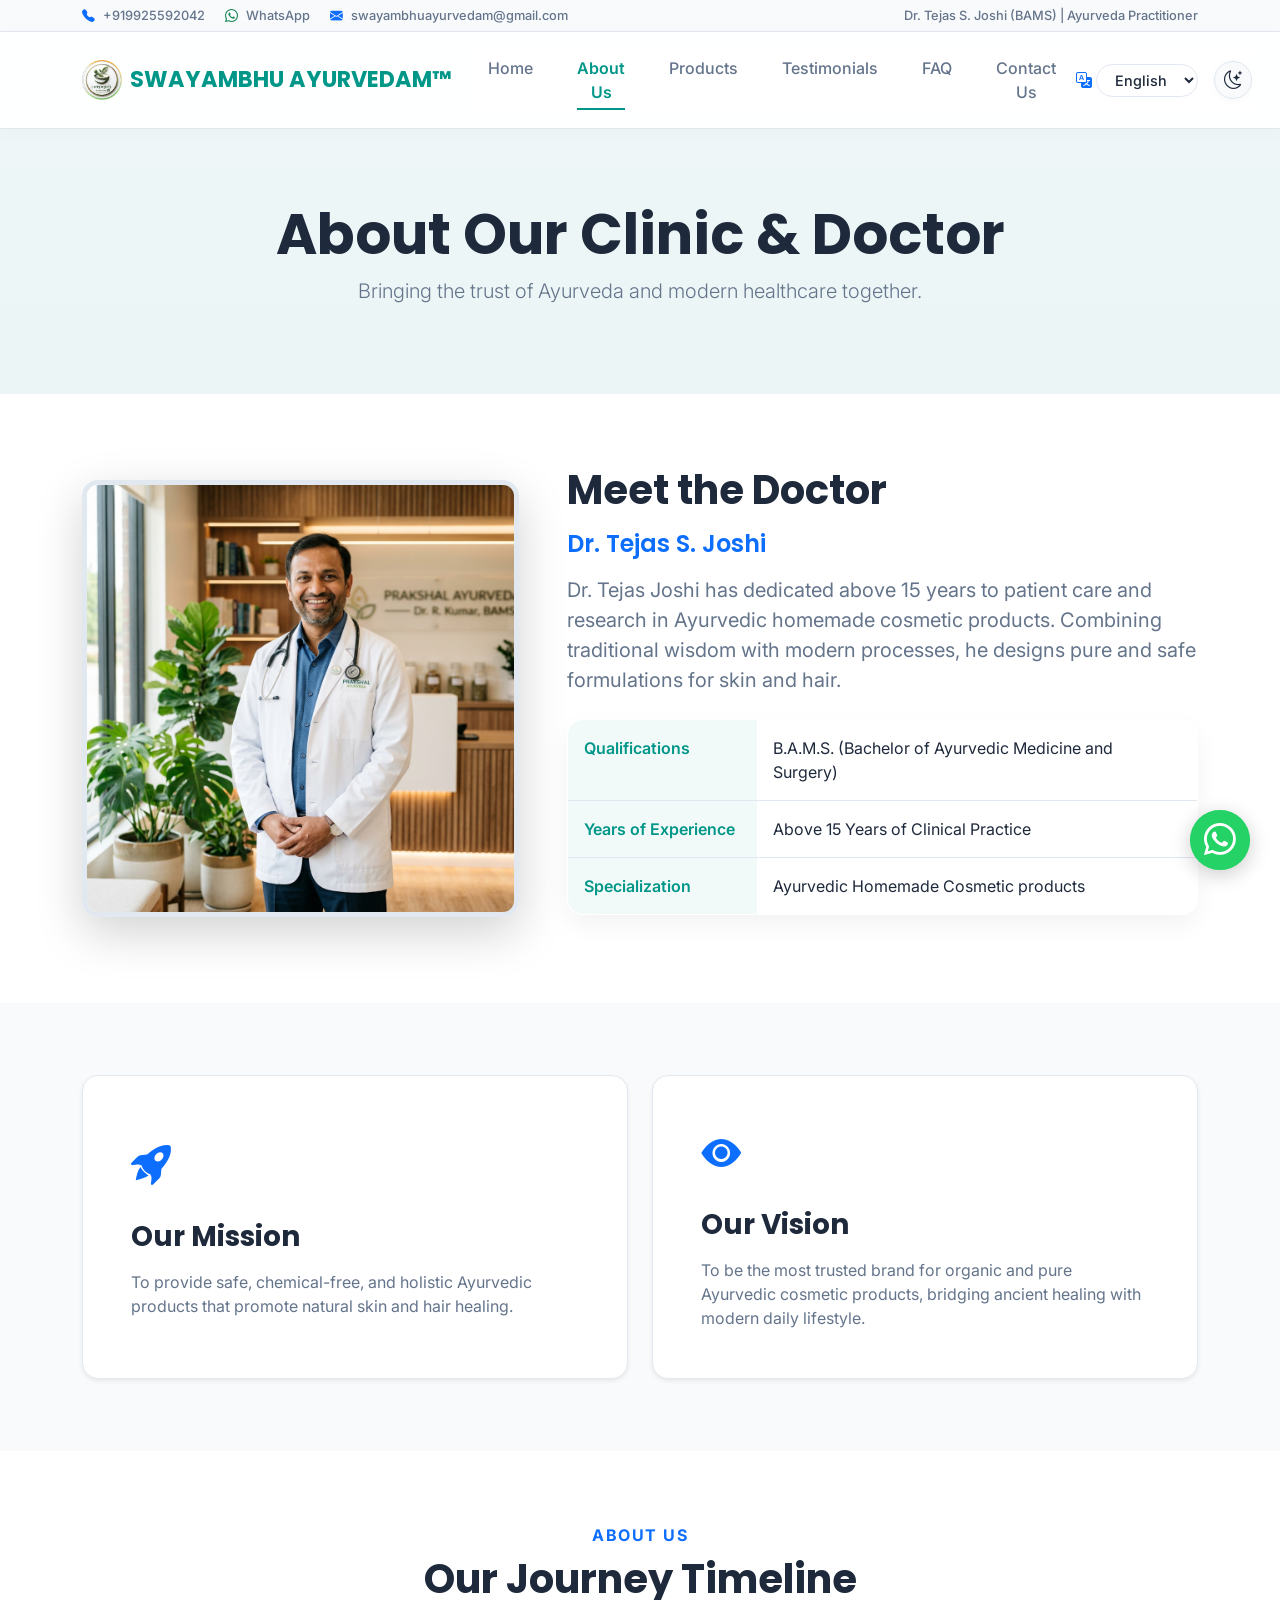
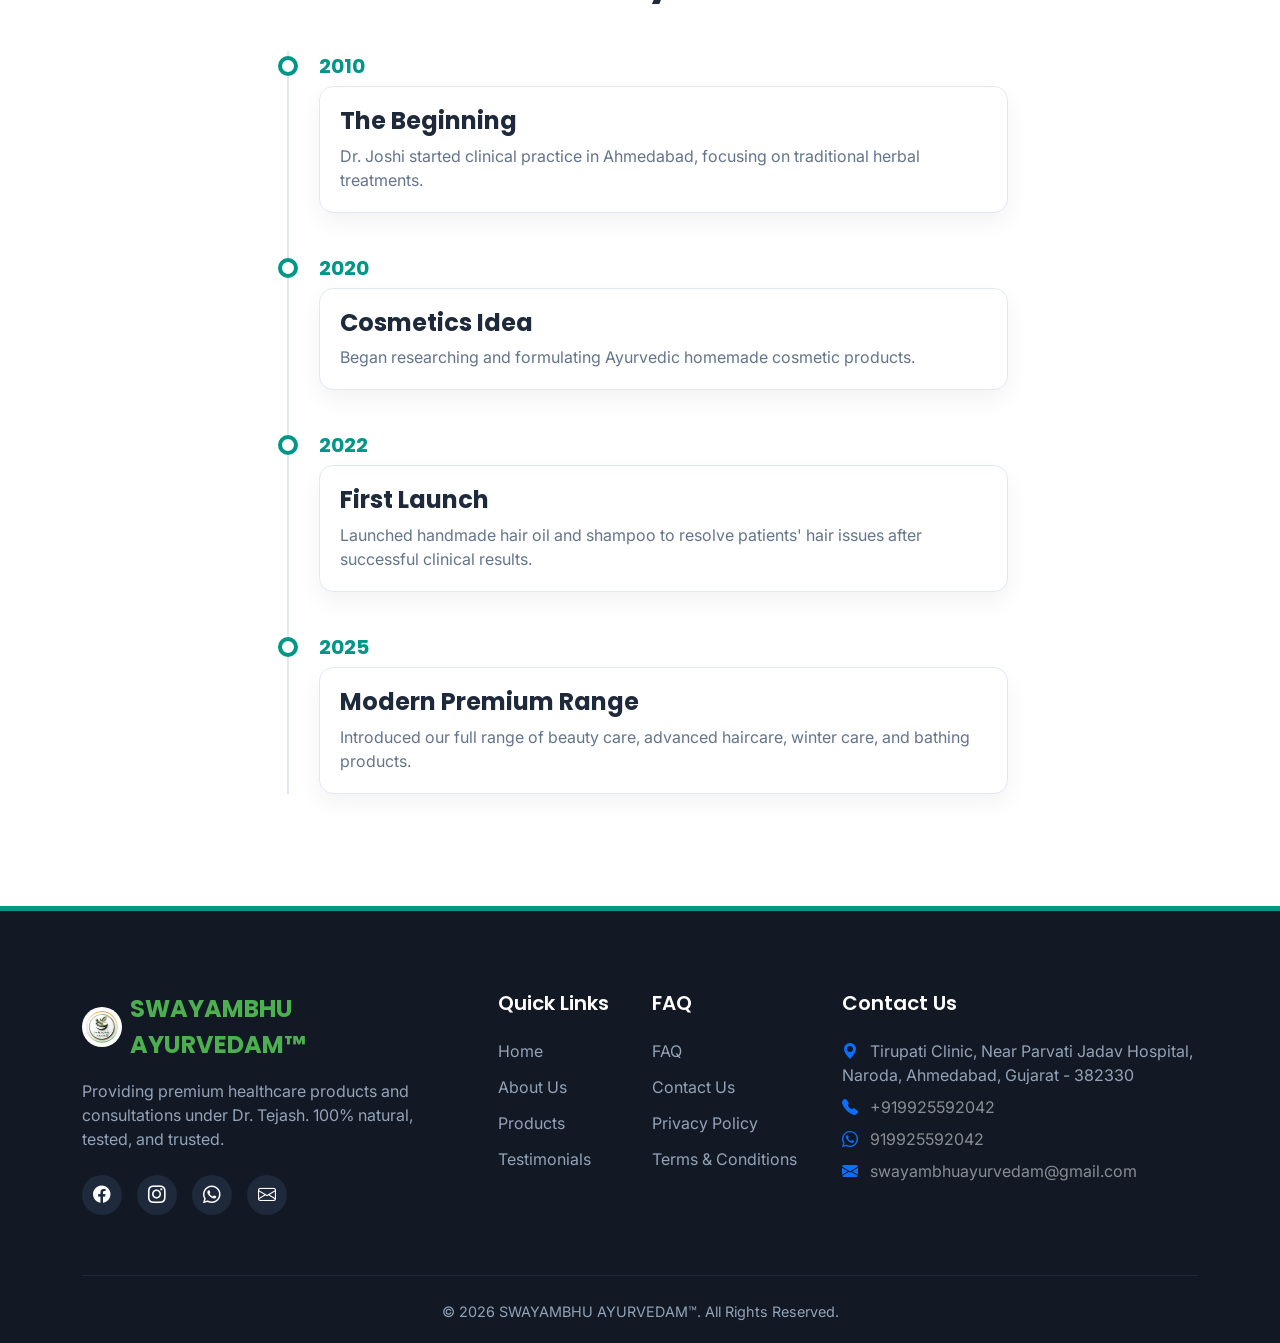
==== commit 6ea4fa37: "Apply all the changes and update images" ====
--- a/about.html
+++ b/about.html
@@ -5,8 +5,8 @@
   <meta name="viewport" content="width=device-width, initial-scale=1.0">
   
   <!-- SEO Meta Tags -->
-  <title>About Us - Dr. Tejash</title>
-  <meta name="description" content="Learn about Dr. Tejash, our clinic timeline, mission, vision, and how we formulate premium, organic Ayurvedic solutions.">
+  <title>About Us - Swayambhu Ayurvedam</title>
+  <meta name="description" content="Learn about Dr. Tejas Joshi, Swayambhu Ayurvedam clinic timeline, mission, vision, and how we formulate premium, organic Ayurvedic solutions.">
   
   <!-- Bootstrap 5 CSS -->
   <link href="https://cdn.jsdelivr.net/npm/bootstrap@5.3.2/dist/css/bootstrap.min.css" rel="stylesheet">
@@ -45,24 +45,24 @@
         <!-- Profile Bio and Credentials -->
         <div class="col-lg-7" data-aos="fade-left">
           <h2 class="display-6 fw-bold mb-3" data-i18n="doc_profile_title">Meet the Doctor</h2>
-          <h4 class="text-primary mb-3">Dr. Tejash Patel</h4>
+          <h4 class="text-primary mb-3">Dr. Tejas S. Joshi</h4>
           <p class="text-light fs-5 mb-4" data-i18n="doc_bio">
-            Dr. Tejash Patel has dedicated over 10 years to patient care and natural product research. With a deep passion for wellness, he combines centuries-old Ayurvedic scripts with clean manufacturing processes to deliver safe, effective products.
+            Dr. Tejas Joshi has dedicated above 15 years to patient care and research in Ayurvedic homemade cosmetic products. Combining traditional wisdom with modern processes, he designs pure and safe formulations for skin and hair.
           </p>
           
           <table class="table detail-specs-table w-100 mt-3">
             <tbody>
               <tr>
                 <th class="p-3" data-i18n="doc_qualification">Qualifications</th>
-                <td class="p-3">B.A.M.S. (Bachelor of Ayurvedic Medicine and Surgery), M.D. in Panchakarma</td>
+                <td class="p-3" data-i18n="doc_qualification_val">B.A.M.S. (Bachelor of Ayurvedic Medicine and Surgery)</td>
               </tr>
               <tr>
                 <th class="p-3" data-i18n="doc_experience">Years of Experience</th>
-                <td class="p-3">10+ Years of Clinical Practice</td>
+                <td class="p-3" data-i18n="doc_experience_val">Above 15 Years of Clinical Practice</td>
               </tr>
               <tr>
                 <th class="p-3" data-i18n="doc_specialty">Specialization</th>
-                <td class="p-3" data-i18n="doc_specialty_val">Ayurvedic Medicine & Herbal Formulations</td>
+                <td class="p-3" data-i18n="doc_specialty_val">Ayurvedic Homemade Cosmetic products</td>
               </tr>
             </tbody>
           </table>
@@ -80,7 +80,7 @@
           <div class="bg-white p-5 rounded-4 shadow-sm border border-light height-100 d-flex flex-column justify-content-center">
             <div class="fs-1 text-primary mb-4"><i class="bi bi-rocket-takeoff-fill"></i></div>
             <h3 class="fw-bold mb-3" data-i18n="mission_title">Our Mission</h3>
-            <p class="text-light mb-0" data-i18n="mission_desc">To deliver accessible, high-quality, and 100% natural healthcare solutions that enrich lives and build community trust.</p>
+            <p class="text-light mb-0" data-i18n="mission_desc">To provide safe, chemical-free, and holistic Ayurvedic products that promote natural skin and hair healing.</p>
           </div>
         </div>
         
@@ -89,7 +89,7 @@
           <div class="bg-white p-5 rounded-4 shadow-sm border border-light height-100 d-flex flex-column justify-content-center">
             <div class="fs-1 text-primary mb-4"><i class="bi bi-eye-fill"></i></div>
             <h3 class="fw-bold mb-3" data-i18n="vision_title">Our Vision</h3>
-            <p class="text-light mb-0" data-i18n="vision_desc">To be India's most trusted household name for herbal health, bridging the gap between ancient wellness and modern daily lifestyle.</p>
+            <p class="text-light mb-0" data-i18n="vision_desc">To be the most trusted brand for organic and pure Ayurvedic cosmetic products, bridging ancient healing with modern daily lifestyle.</p>
           </div>
         </div>
       </div>
@@ -109,37 +109,37 @@
           <div class="timeline">
             <!-- Timeline Item 1 -->
             <div class="timeline-item" data-aos="fade-up">
-              <div class="timeline-year">2015</div>
+              <div class="timeline-year">2010</div>
               <div class="timeline-card">
-                <h4 class="fw-bold mb-2" data-i18n="timeline_2015_title">The Beginning</h4>
-                <p class="text-light mb-0" data-i18n="timeline_2015_desc">Dr. Patel started clinical practice in Anand, focusing on traditional herbal treatments.</p>
+                <h4 class="fw-bold mb-2" data-i18n="timeline_2010_title">The Beginning</h4>
+                <p class="text-light mb-0" data-i18n="timeline_2010_desc">Dr. Joshi started clinical practice in Ahmedabad, focusing on traditional herbal treatments.</p>
               </div>
             </div>
             
             <!-- Timeline Item 2 -->
             <div class="timeline-item" data-aos="fade-up">
-              <div class="timeline-year">2018</div>
+              <div class="timeline-year">2020</div>
               <div class="timeline-card">
-                <h4 class="fw-bold mb-2" data-i18n="timeline_2018_title">First Product Launch</h4>
-                <p class="text-light mb-0" data-i18n="timeline_2018_desc">Launched Bhringraj Hair Oil and Neem Soap to help patients with skin and hair issues.</p>
+                <h4 class="fw-bold mb-2" data-i18n="timeline_2020_title">Cosmetics Idea</h4>
+                <p class="text-light mb-0" data-i18n="timeline_2020_desc">Began researching and formulating Ayurvedic homemade cosmetic products.</p>
               </div>
             </div>
             
             <!-- Timeline Item 3 -->
             <div class="timeline-item" data-aos="fade-up">
-              <div class="timeline-year">2021</div>
+              <div class="timeline-year">2022</div>
               <div class="timeline-card">
-                <h4 class="fw-bold mb-2" data-i18n="timeline_2021_title">Expanding to Cities</h4>
-                <p class="text-light mb-0" data-i18n="timeline_2021_desc">Opened our wellness center and scaled production to meet high demand across Gujarat.</p>
+                <h4 class="fw-bold mb-2" data-i18n="timeline_2022_title">First Launch</h4>
+                <p class="text-light mb-0" data-i18n="timeline_2022_desc">Launched handmade hair oil and shampoo to resolve patients' hair issues after successful clinical results.</p>
               </div>
             </div>
             
             <!-- Timeline Item 4 -->
             <div class="timeline-item" data-aos="fade-up">
-              <div class="timeline-year">2026</div>
+              <div class="timeline-year">2025</div>
               <div class="timeline-card">
-                <h4 class="fw-bold mb-2" data-i18n="timeline_2026_title">Modern Premium Range</h4>
-                <p class="text-light mb-0" data-i18n="timeline_2026_desc">Introduced advanced herbal face washes and certified organic healthcare powders.</p>
+                <h4 class="fw-bold mb-2" data-i18n="timeline_2025_title">Modern Premium Range</h4>
+                <p class="text-light mb-0" data-i18n="timeline_2025_desc">Introduced our full range of beauty care, advanced haircare, winter care, and bathing products.</p>
               </div>
             </div>
           </div>
--- a/assets/css/style.css
+++ b/assets/css/style.css
@@ -1580,4 +1580,6 @@
   justify-content: center;
 }
 
-
+/* GitHub Pages trigger comment */
+
+
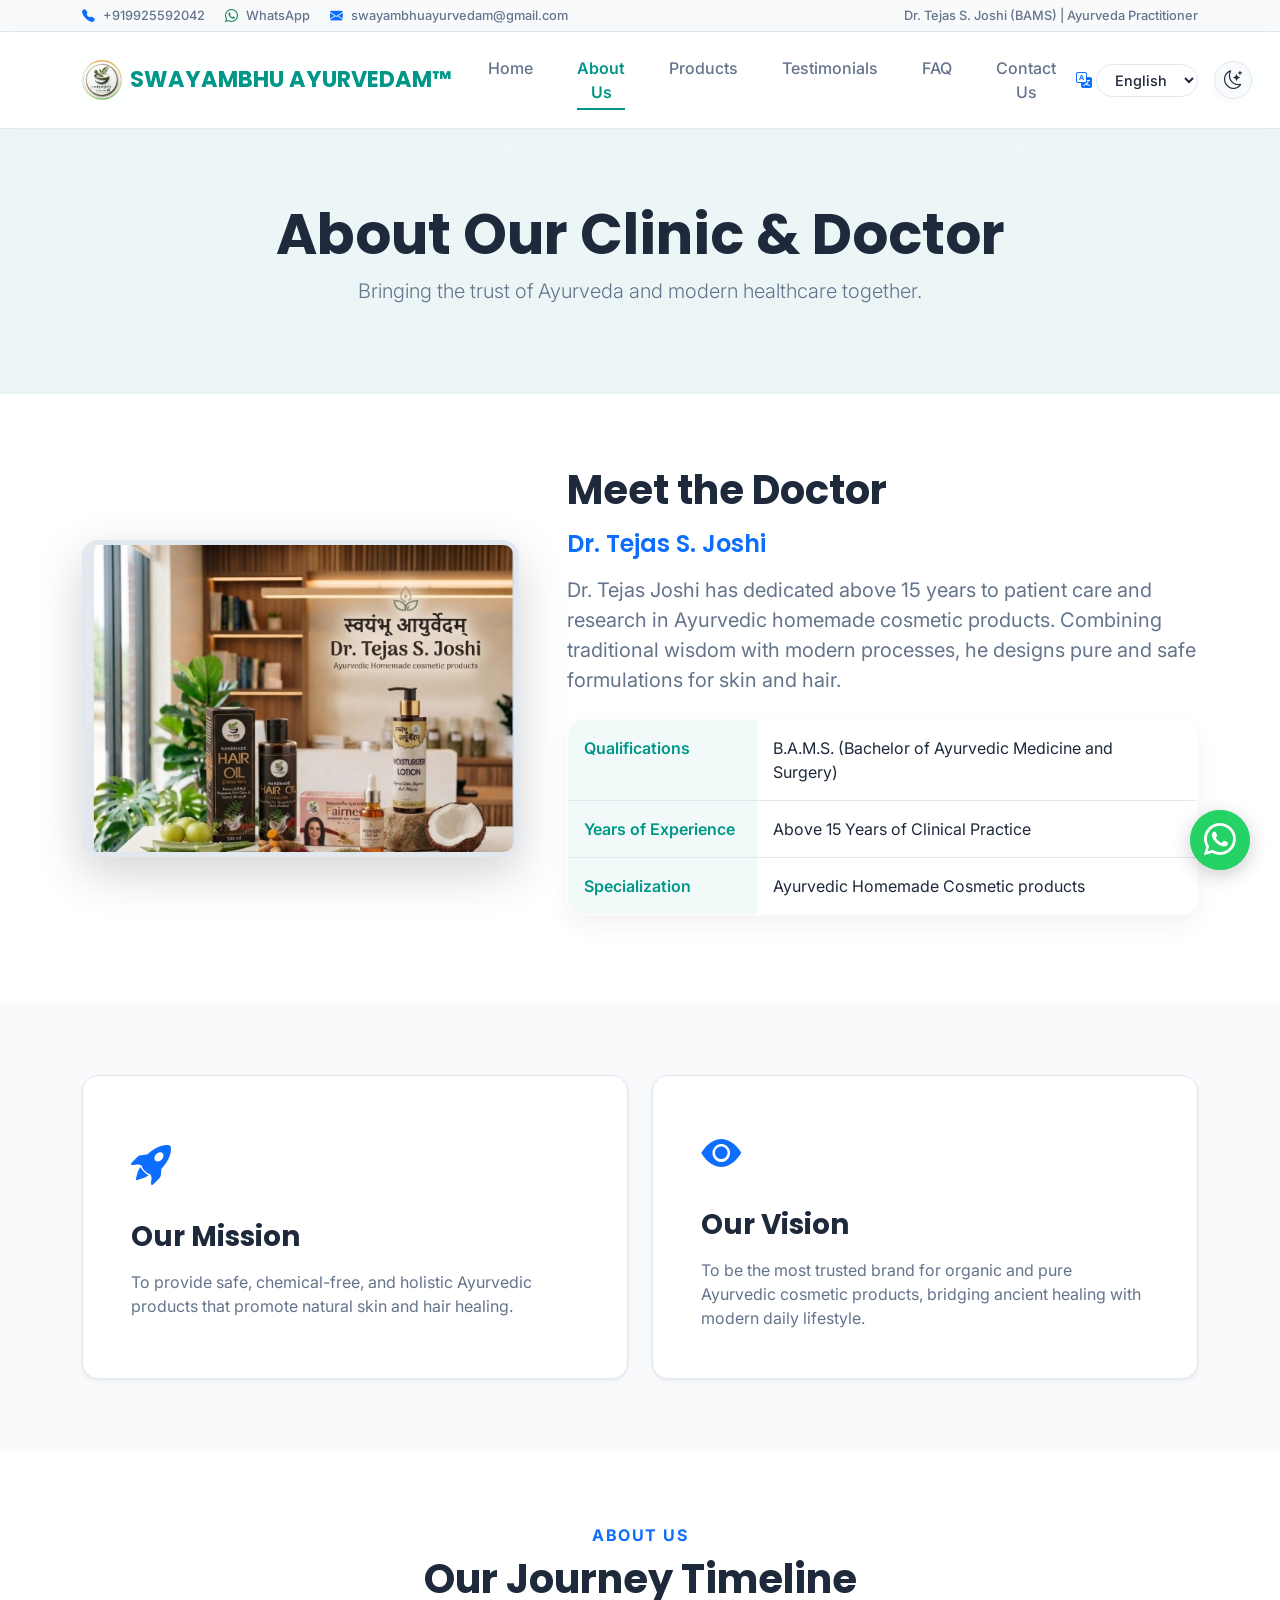
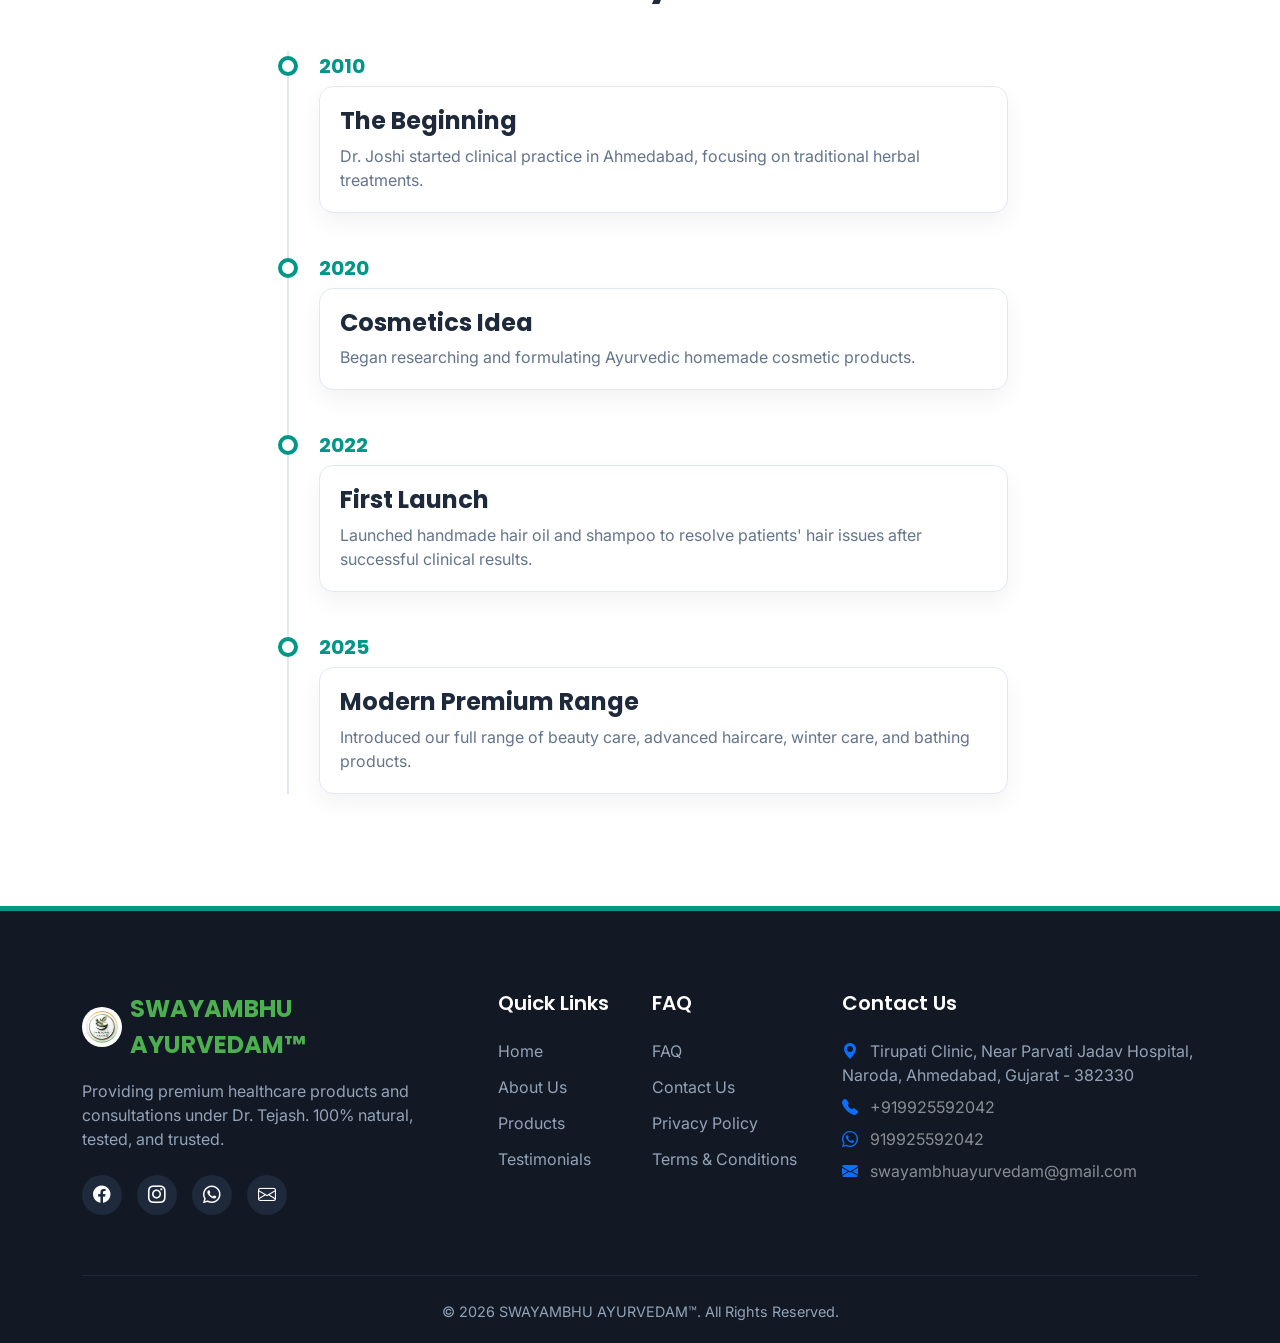
==== commit 9a15aa49: "Change and update product data" ====
--- a/about.html
+++ b/about.html
@@ -39,7 +39,7 @@
       <div class="row align-items-center g-5">
         <!-- Profile Image -->
         <div class="col-lg-5" data-aos="fade-right">
-          <img src="assets/images/doctor.jpg" alt="Dr. Tejash" class="img-fluid rounded-4 shadow-lg border border-5 border-light">
+          <img src="assets/images/About_us_image.jpeg" alt="Dr. Tejash" class="img-fluid rounded-4 shadow-lg border border-5 border-light">
         </div>
         
         <!-- Profile Bio and Credentials -->
